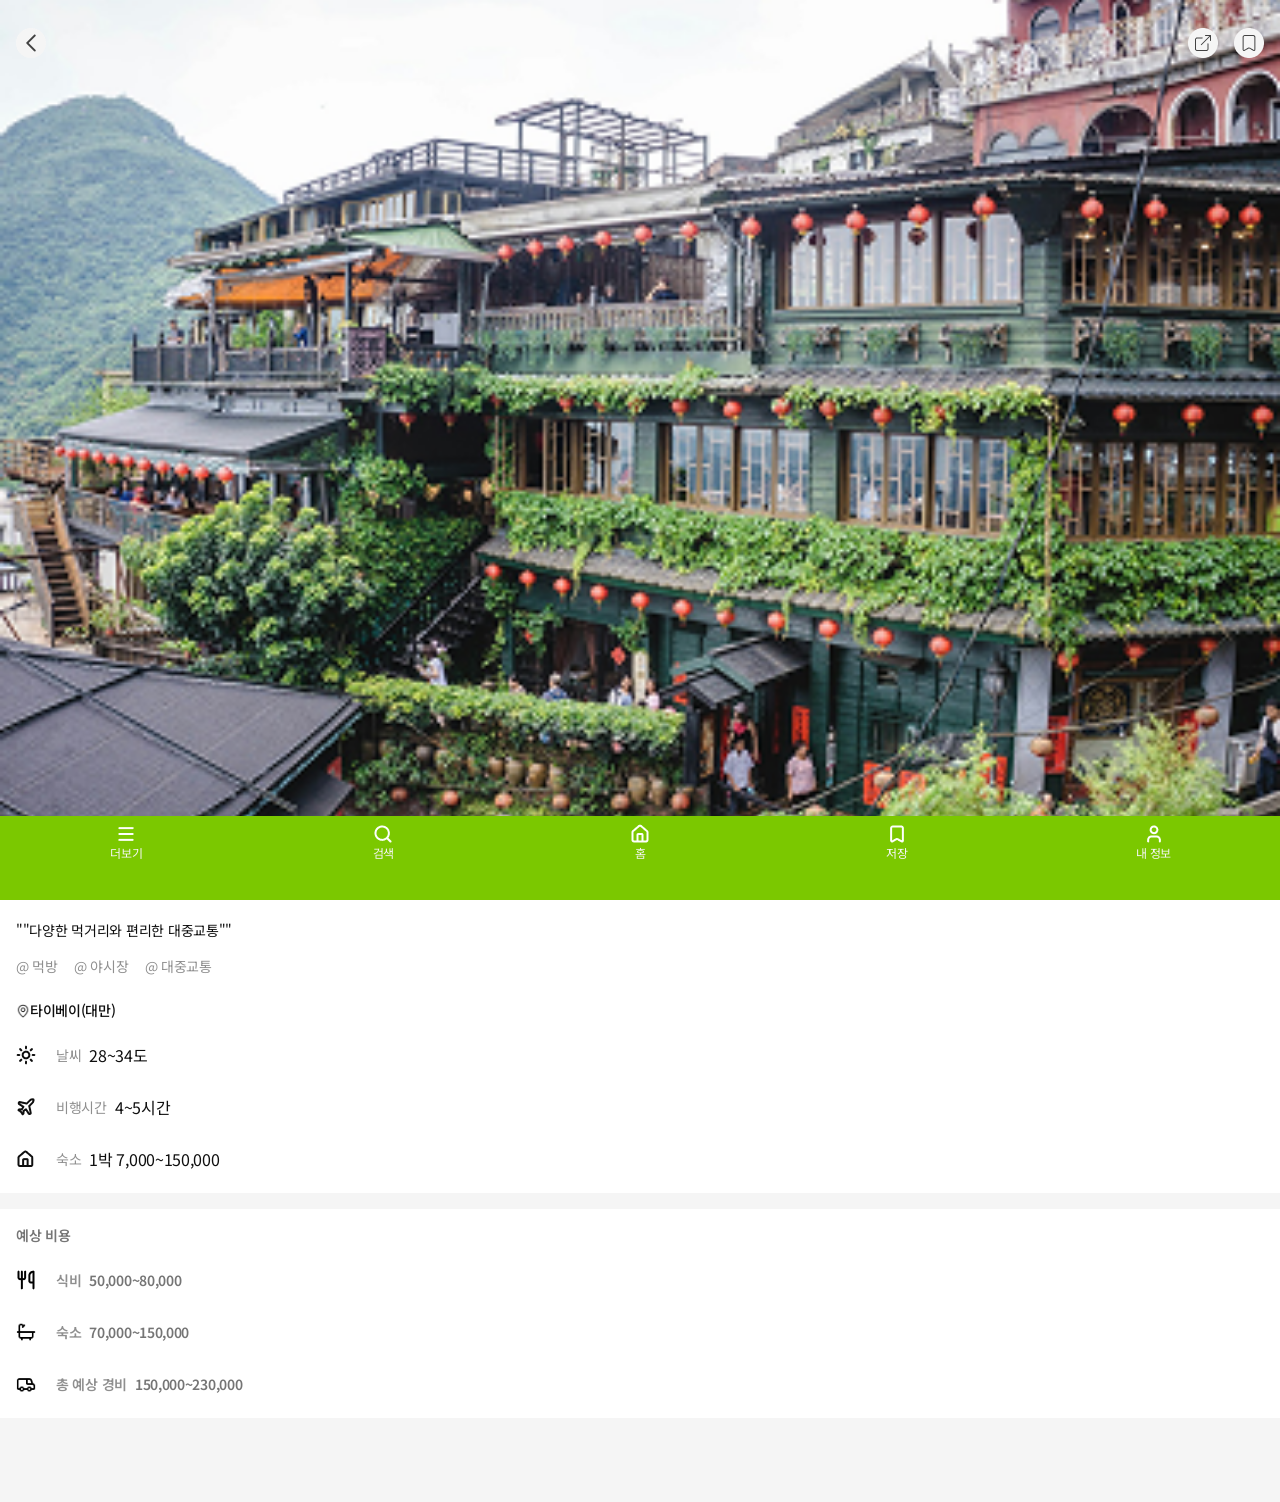
==== detail.html @ 54004a3f "feat:디테일 페이지 완료,  홈 페이지에서 디테일 페이지 넘어가는 기능 구현 중" ====
<!doctype html>
<html lang="ko">
  <head>
    <meta charset="UTF-8" />
    <meta name="viewport" content="width=device-width, initial-scale=1.0" />
    <title>
      사용자 성향 기반 여행 추천 서비스 애플리케이션 프로젝트 - 상세
    </title>

    <link rel="preconnect" href="https://fonts.googleapis.com" />
    <link rel="preconnect" href="https://fonts.gstatic.com" crossorigin />
    <link
      href="https://fonts.googleapis.com/css2?family=Noto+Sans+KR:wght@100..900&display=swap"
      rel="stylesheet"
    />
    <link rel="stylesheet" href="css/style.css" />
  </head>
  <body>
    <div class="detail-section">
      <div class="detail-card">
        <div class="thumbnail">
          <img
            src="assets/images/타이베이-상세.png"
            alt="타이베이 상세 이미지"
          />
        </div>
        <div class="detail-main">
          <div class="detail-title">
            <span class="caption detail-sub"
              >""다양한 먹거리와 편리한 대중교통""</span
            >
            <div class="detail-tag">
              <span class="caption">@ 먹방</span>
              <span class="caption">@ 야시장</span>
              <span class="caption">@ 대중교통</span>
            </div>
          </div>
          <div class="detail-location">
            <img src="assets/icons/map-pin.png" alt="위치 아이콘" />
            <h3>타이베이(대만)</h3>
          </div>
          <div class="detail-info">
            <div class="meta-box">
              <img src="assets/icons/sun.png" alt="날씨 아이콘" />
              <div class="meta-item">
                <span class="caption meta-label">날씨</span>
                <span class="meta-value">28~34도</span>
              </div>
            </div>
            <div class="meta-box">
              <img src="assets/icons/plane.png" alt="비행 아이콘" />
              <div class="meta-item">
                <span class="caption meta-label">비행시간</span>
                <span class="meta-value">4~5시간</span>
              </div>
            </div>
            <div class="meta-box">
              <img src="assets/icons/house-black.png" alt="숙소 아이콘" />
              <div class="meta-item">
                <span class="caption meta-label">숙소</span>
                <span class="meta-value">1박 7,000~150,000</span>
              </div>
            </div>
          </div>
        </div>
        <div class="detail-top">
          <a class="detail-prev" href="home.html">
            <img src="assets/icons/detail-prev.png" alt="디테일-이전 버튼" />
          </a>
          <div class="detail-action">
            <a class="detail-share" href="#">
              <img
                src="assets/icons/detail-share.png"
                alt="디테일- 공유 버튼"
              />
            </a>
            <a class="detail-save" href="#">
              <img src="assets/icons/detail-save.png" alt="디테일- 저장 버튼" />
            </a>
          </div>
        </div>
      </div>
      <div class="sub-card">
        <span>예상 비용</span>
        <div class="meta-box">
          <img src="assets/icons/fork.png" alt="식비 아이콘" />
          <div class="meta-item">
            <span class="caption meta-label">식비</span>
            <span class="meta-value">50,000~80,000</span>
          </div>
        </div>
        <div class="meta-box">
          <img src="assets/icons/bath.png" alt="욕실 아이콘" />
          <div class="meta-item">
            <span class="caption meta-label">숙소</span>
            <span class="meta-value">70,000~150,000</span>
          </div>
        </div>
        <div class="meta-box">
          <img src="assets/icons/van.png" alt="경비 아이콘" />
          <div class="meta-item">
            <span class="caption meta-label">총 예상 경비</span>
            <span class="meta-value">150,000~230,000</span>
          </div>
        </div>
      </div>
    </div>
  </body>
  <nav class="tap-bar">
    <a href="#" class="menu">
      <img src="assets/icons/menu.png" alt="메뉴 버튼" />
      <span>더보기</span>
    </a>
    <a href="search.html" class="search">
      <img src="assets/icons/search.png" alt="검색 버튼" />
      <span>검색</span>
    </a>
    <a href="home.html" class="home">
      <img src="assets/icons/house.png" alt="홈 버튼-onclick" />
      <span>홈</span>
    </a>
    <a href="#" class="save">
      <img src="assets/icons/bookmark-white.png" alt="북마크 버튼" />
      <span>저장</span>
    </a>
    <a href="#" class="user">
      <img src="assets/icons/user.png" alt="사용자 버튼" />
      <span>내 정보</span>
    </a>
  </nav>
</html>
---- css/style.css ----
/* ----------Design Token---------- */
:root {
  /* -----Referance Token----- */
  /* Colors */
  /* Primary */
  --green-100: #fdfffb;
  --green-200: #eaffc8;
  --green-300: #d6ff95;
  --green-400: #c3ff62;
  --green-500: #afff2f;
  --green-600: #9bfb00;
  --green-700: #7bc800;
  --green-800: #5c9500;
  --green-900: #3d6200;
  /* gray */
  --gray-50: #ffffff;
  --gray-100: #f5f5f5;
  --gray-200: #c2c2c2;
  --gray-300: #a8a8a8;
  --gray-400: #8f8f8f;
  --gray-500: #757575;
  --gray-600: #5c5c5c;
  --gray-700: #424242;
  --gray-800: #292929;
  --gray-900: #0f0f0f;
  /* sementic */
  --success: #4caf50;
  --error: #e53935;
  --warning: #ffb300;
  --info: #4a90e2;
  /* accent */
  --orange-default: #ff8c42;
  --orange-light: #ffe9db;
  --orange-dark: #ff6d0f;
  --yellow-100: #fffae6;
  --yellow-200: #ffeeb3;
  --yellow-300: #ffe380;
  --yellow-400: #ffd84d;

  /* Spacing */
  --spacing-4: 4px;
  --spacing-8: 8px;
  --spacing-12: 12px;
  --spacing-16: 16px;
  --spacing-18: 18px;
  --spacing-20: 20px;
  --spacing-24: 24px;
  --spacing-36: 36px;
  --spacing-48: 48px;
  --spacing-64: 64px;

  /* Font Size */
  --font-xs: 12px;
  --font-sm: 14px;
  --font-md: 16px;
  --font-lg: 18px;
  --font-2lg: 20px;
  --font-3lg: 22px;
  --font-4lg: 24px;
  --font-5lg: 28px;
  --font-6lg: 36px;

  /* -----System Token---- */
  /* Backgraond */
  --color-bg-primary: var(--gray-100);
  --color-bg-inverse: var(--gray-900);

  /* Text */
  --color-text-primary: var(--gray-900);
  --color-text-inverse: var(--gray-100);

  /* -----Responsive----- */
  /* Layout Spacing */
  --layout-padding-sm: 16px;
  --layout-padding-md: 24px;

  /* Container */
  --container-max: 1280px;
}

/* css 초기화 */
* {
  margin: 0;
  padding: 0;
  box-sizing: border-box;
}
html {
}
body {
  overflow-x: hidden;
  background-color: var(--gray-50);
  font-family: "Noto Sans KR", sans-serif;
  font-size: var(--font-md);
  font-weight: 400;
  line-height: 1.5;
  letter-spacing: -0.02em;
  color: var(--gray-900);
}
ul,
li {
  list-style: none;
}
a {
  color: inherit;
  text-decoration: none;
}
img {
  display: block;
  border: 0;
  object-fit: cover;
}
/* -----Button----- */
button {
  appearance: none;
  border: none;
  background: none;
  padding: 0.5rem 1rem;

  font: inherit;
  color: inherit;

  cursor: pointer;

  /* 최소 터치 영역 확보 */
  min-width: 44px;
  min-height: 44px;
}
button:focus-visible {
  outline: 2px solid var(--color-bg-inverse);
  outline-offset: 2px;
}
/* 비활성 상태 */
button:disabled {
  opacity: 0.2;
  cursor: not-allowed;
}

/* ----------Component Token---------- */
/* -----Layout----- */
.layout {
  position: relative;
  width: 100%;
  min-height: 100vh;
  display: flex;
  align-items: center;
  flex-direction: column;
  padding-top: 84px;
  padding-bottom: 84px;
}
.full-layout {
  position: relative;
  width: 100%;
  min-height: 100vh;
  display: flex;
  align-items: center;
  flex-direction: column;
  overflow-x: hidden;
  gap: var(--spacing-16);
  padding-top: 164px;
  padding-bottom: 84px;
  background-color: var(--gray-100);
}
.container {
  position: relative;
  width: 100%;
  max-width: var(--container-max);
  margin: 0 auto;
  flex: 1;
  padding: 0 var(--layout-padding-sm);
  /* background-color: #d4d4d4; */
}
.card-container {
  display: grid;
  grid-template-columns: 1fr;
  gap: var(--spacing-16);
}

/* -----image----- */
.thumbnail {
  width: 100%;
  min-width: 0;
  min-height: 0;
  aspect-ratio: 10/7;
}
.thumbnail img {
  width: 100%;
  height: 100%;
}
.card-thumbnail {
  width: 100%;
  min-width: 0;
  min-height: 0;
  aspect-ratio: 3/2;
  border-radius: var(--spacing-8);
  overflow: hidden;
}
.card-thumbnail img {
  width: 100%;
  height: 100%;
}
/* -----Typography----- */
.heading-1 {
  font-size: var(--font-5lg);
  font-weight: 700;
  line-height: 36px;
  letter-spacing: -0.02em;
}
.heading-2 {
  font-size: var(--font-3lg);
  font-weight: 600;
  line-height: 36px;
  letter-spacing: -0.02em;
}
.heading-3 {
  font-size: var(--font-lg);
  font-weight: 600;
  line-height: 1.4;
  letter-spacing: -0.02em;
}
.body-text {
}
.caption {
  font-size: var(--font-sm);
  font-weight: 400;
  line-height: 36px;
  letter-spacing: -0.02em;
}

/* -----Button------ */
.btn {
  /* 버튼 기본 스타일 제거 */
  display: flex;
  align-items: center;
  justify-content: center;

  appearance: none;
  border: none;
  background: none;
  padding: var(--spacing-4) var(--spacing-8);
  cursor: pointer;

  width: 100%;
  height: 48px;
  border-radius: var(--spacing-4);
  font-weight: 600;
  line-height: 1;

  background-color: var(--color-bg-inverse);
  color: var(--color-text-inverse);
}
a.btn {
  display: flex;
}

/* -----Input----- */
input:not([type="radio"]):not([type="checkbox"]) {
  appearance: none;
  -webkit-appearance: none;
  width: 100%;
  border: 1px solid var(--gray-300);
  outline: none;
  background-color: var(--gray-100);
  padding: var(--spacing-8) var(--spacing-36);
  border-radius: var(--spacing-4);
  margin: 0;
  font: inherit;
  font-size: var(--font-sm);
  font-weight: 400;
  color: inherit;
  line-height: inherit;
  letter-spacing: inherit;
}
input[type="radio"] {
  appearance: none;
  -webkit-appearance: none;

  width: 20px;
  height: 20px;
  border: 2px solid var(--gray-300);
  border-radius: 50%;
  background: white;
  cursor: pointer;

  display: inline-grid;
  place-content: center;
}

input[type="radio"]::before {
  content: "";
  width: 10px;
  height: 10px;
  border-radius: 50%;
  transform: scale(0);
  transition: 0.15s ease;
  background: var(--green-700);
}

input[type="radio"]:checked::before {
  transform: scale(1);
}
.input-field,
.input-field-sign {
  position: relative;
  width: 100%;
}
.input-field img {
  position: absolute;
  height: 16px;
  width: 16px;
  top: 12px;
  left: 12px;
}
.input-field-sign img {
  position: absolute;
  height: 16px;
  width: 16px;
  top: 48px;
  left: 12px;
}
/* -----Card----- */
.card {
  display: flex;
  flex-direction: column;
  align-items: flex-start;
  justify-content: center;
  width: 100%;
  gap: var(--spacing-8);
  padding: var(--spacing-8);
  box-shadow: 0 4px 8px rgb(0, 0, 0, 0.15);
  border-radius: var(--spacing-8);
}
.card-name {
  display: flex;
  align-items: center;
  justify-content: center;
}
.card-name img {
  width: 16px;
  height: 16px;
}
.card-name h3 {
  font-size: var(--font-md);
  font-weight: 500;
}
.card-sub {
  font-size: var(--font-sm);
  font-weight: 500;
  color: var(--gray-400);
}
.card-tag {
  display: flex;
  align-items: center;
  justify-content: center;
  gap: var(--spacing-16);
}
.card-tag span {
  font-size: var(--font-sm);
  font-weight: 500;
  color: var(--gray-400);
}
.card-actions {
  display: flex;
  align-items: center;
  justify-content: flex-end;
  width: 100%;
  gap: var(--spacing-8);
}
.card-actions .save-btn {
  display: flex;
  align-items: center;
  justify-content: center;
  padding: var(--spacing-8);
  gap: var(--spacing-4);
}
.card-actions .save-btn img {
  width: 16px;
  height: 16px;
}
.card-actions .save-btn span {
}
.card-actions .share-btn {
  display: flex;
  align-items: center;
  justify-content: center;
  padding: var(--spacing-8);
  gap: var(--spacing-4);
}
.card-actions .share-btn img {
  width: 16px;
  height: 16px;
}
.card-actions .share-btn span {
}
/* -----Logo----- */
.logo {
  width: 100%;
}
.logo img {
  width: 36px;
  height: 36px;
}
/* -----Header----- */
.header {
  position: fixed;
  top: 0;
  left: 0;
  z-index: 1000;
  display: flex;

  align-items: center;
  justify-content: flex-end;
  width: 100%;
  padding: var(--spacing-36) var(--spacing-16) var(--spacing-16);
  gap: 28px;
  background-color: var(--gray-50);
}
/* -----TabBar----- */
.tap-bar {
  position: fixed;
  left: 0;
  bottom: 0;
  z-index: 1000;

  display: flex;
  align-items: flex-start;
  justify-content: center;
  width: 100%;
  height: 84px;
  padding: var(--spacing-8) var(--spacing-16) 0;
  background-color: var(--green-700);
  gap: var(--spacing-36);
}
.tap-bar a {
  display: flex;
  flex-direction: column;
  align-items: center;
  justify-content: center;
  width: 100%;
}
.tap-bar a img {
  width: 20px;
  height: 20px;
}
.tap-bar a span {
  font-size: var(--font-xs);
  font-weight: 400;
  color: var(--gray-100);
}
@media screen and (min-width: 768px) {
  .layout {
    padding: 0 var(--layout-padding-md);
  }
  .card-container {
    grid-template-columns: repeat(3, 1fr);
    gap: var(--spacing-20);
  }
  .onboarding-title br {
    display: none;
  }
  /* .slider-container .card {
    flex: 0 0 calc((100% - 32px) / 3);
  } */
}
@media screen and (min-width: 1024px) {
  .layout {
    padding: 0 40px;
  }
  .card-container {
    grid-template-columns: repeat(4, 1fr);
    gap: var(--spacing-24);
  }
  .onboarding-title br {
    display: none;
  }
  /* .slider-container .card {
    flex: 0 0 calc((100% - 48px) / 4);
  } */
}

/* ----------LoginPage---------- */
.auth-section {
  display: flex;
  flex-direction: column;
  width: 100%;
  height: 100%;
  align-items: center;
  padding-top: 84px;
  gap: var(--spacing-64);
}
.auth-card {
  display: flex;
  flex-direction: column;
  width: 100%;
  align-items: center;
  gap: var(--spacing-48);
}
.auth-card .header {
  display: flex;
  flex-direction: column;
  align-items: center;
  width: 100%;
  gap: var(--spacing-36);
}
.auth-card .header img {
  width: 50px;
  height: 50px;
}
.auth-card .header .title {
  display: flex;
  flex-direction: column;
  align-items: center;
  gap: var(--spacing-12);
}
.auth-card .header .title h1 {
}
.auth-card .header .title h3 {
  color: var(--gray-500);
  font-size: var(--font-md);
  font-weight: 400;
}
.login-form {
  display: flex;
  flex-direction: column;
  align-items: center;
  gap: var(--spacing-24);
  width: 100%;
}
.input-group {
  display: flex;
  flex-direction: column;
  align-items: center;
  width: 100%;
  gap: var(--spacing-16);
}

.btn-login {
}
.btn-signup-outline {
  background-color: var(--gray-100);
  color: var(--gray-900);
}
.login-sns {
  display: flex;
  flex-direction: column;
  align-items: center;
  width: 100%;
  justify-content: center;
  gap: var(--spacing-36);
}
.sns-title {
  display: flex;
  align-items: center;
  justify-content: center;
  width: 100%;
  gap: var(--spacing-8);
  overflow: hidden;
}
.sns-title img {
  flex: 1;
  width: 100%;
  height: 1px;
  object-fit: cover;
}
.sns-title span {
  flex-shrink: 0;
  white-space: nowrap;
  color: var(--gray-600);
}
.sns-btn {
  display: flex;
  width: 100%;
  align-items: center;
  justify-content: center;
  gap: var(--spacing-36);
}
.sns-btn a {
  width: 48px;
  height: 48px;
}
.sns-btn a img {
  width: 100%;
  height: 100%;
}

/* ----------Signup Page---------- */
.signup-section {
  display: flex;
  flex-direction: column;
  width: 100%;
  height: 100%;
  align-items: center;
  padding-top: 84px;
  gap: var(--spacing-36);
}
.prev {
  display: flex;
  width: 100%;
  justify-content: flex-start;
  align-items: center;
}
.prev img {
  width: 20px;
  height: 20px;
}
.prev span {
  font-size: var(--font-md);
  font-weight: 500;
}
.signup-card {
  display: flex;
  flex-direction: column;
  align-items: center;
  justify-content: center;
  width: 100%;
  gap: var(--spacing-24);
}
.signup-form {
  display: flex;
  flex-direction: column;
  align-items: center;
  justify-content: center;
  width: 100%;
  gap: var(--spacing-16);
}
.input-field h3 {
}
.btn-primary {
  background-color: var(--green-700);
}

/* ----------OnboardingPage---------- */
.onboarding-section {
  display: flex;
  flex-direction: column;
  width: 100%;
  height: 100%;
  align-items: center;
  padding-top: 84px;
}
.onboarding-section .header {
  display: flex;
  width: 100%;
  align-items: center;
  justify-content: center;
}
.onboarding-section .header .random-btn {
  display: flex;
  width: 100%;
  align-items: center;
  justify-content: flex-start;
  gap: var(--spacing-4);
}
.onboarding-section .header .random-btn img {
  width: 24px;
  height: 24px;
}
.onboarding-section .header .random-btn .random-text {
  font-weight: 600;
  color: var(--green-700);
}
.onboarding-section .header .next {
  display: flex;
  align-items: center;
  justify-content: flex-end;
  width: 100%;
}
.onboarding-section .header .next .next-text {
}
.onboarding-section .header .next img {
  width: 20px;
  height: 20px;
}
.onboarding-main {
  display: flex;
  flex-direction: column;
  align-items: center;
  justify-content: center;
  width: 100%;
  gap: var(--spacing-64);
  padding-top: var(--spacing-64);
}
.onboarding-main img {
  width: 306px;
  height: 345px;
}
.onboarding-main .onboarding-title {
  text-align: center;
  font-size: var(--font-lg);
  font-weight: 600;
}
/* ----------OnboardingQuestionPage---------- */
.onboarding-question {
  display: flex;
  flex-direction: column;
  width: 100%;
  padding-top: 84px;
}
.question-content {
  display: flex;
  flex-direction: column;
  width: 100%;
  padding-top: var(--spacing-64);
  gap: var(--spacing-64);
}
.question-step {
  display: flex;
  align-items: center;
  justify-content: center;
  width: 100%;
  gap: var(--spacing-8);
}
.question-step img {
  height: 8px;
}
.question-group {
  display: flex;
  flex-direction: column;
  align-items: flex-start;
  justify-content: center;
  width: 100%;
  gap: var(--spacing-24);
}
.question-title {
  font-size: var(--font-2lg);
  font-weight: 700;
}
.choice-list {
  display: flex;
  flex-direction: column;
  width: 100%;
  align-items: center;
  justify-content: center;
  gap: var(--spacing-8);
}
.choice-item {
  display: flex;
  align-items: center;
  box-sizing: border-box;
  width: 100%;
  padding: var(--spacing-8) var(--spacing-16);
  gap: var(--spacing-16);
}
.choice-item input {
  width: 20px;
  height: 20px;
}
.choice-item span {
}
.step-btn {
  display: flex;
  width: 100%;
  justify-content: space-between;
}
.question-prev-btn {
  color: var(--green-700);
}
.question-next-btn {
  color: var(--green-700);
}
.question-next-btn:disabled {
  color: var(--gray-400);
  cursor: not-allowed;
}
/* ----------ResultPage---------- */

.result-section {
  display: flex;
  flex-direction: column;
  align-items: center;
  justify-content: center;
  width: 100%;
  height: 100%;
  /* padding-top: 72px; */
}
.result {
  display: flex;
  flex-direction: column;
  align-items: center;
  justify-content: center;
  width: 100%;
  padding: var(--spacing-16) 0;
  gap: var(--spacing-16);
}
.user-choice {
  display: flex;
  flex-direction: column;
  align-items: flex-start;
  justify-content: center;
  width: 100%;
}
.user-choice .main-title {
  display: flex;
  align-items: flex-end;
  width: 100%;
  gap: var(--spacing-4);
}
.user-choice .main-title h2 {
}
.user-choice .main-title span {
  color: var(--gray-500);
}
.user-choice .sub-title {
  color: var(--gray-500);
}
/* ----------HomePage---------- */
.full-header-section {
  position: fixed;
  top: 0;
  left: 0;
  z-index: 1000;
  display: flex;
  flex-direction: column;
  align-items: center;
  justify-content: flex-end;
  width: 100%;
  padding: var(--spacing-36) var(--spacing-16) var(--spacing-16);
  gap: 28px;
  background-color: var(--gray-50);
  box-shadow: 0 4px 8px rgb(0, 0, 0, 0.15);
}
.quick-tab {
  display: flex;
  align-items: center;
  justify-content: center;
  width: 100%;
  gap: var(--spacing-8);
}
.quick-tab a {
  flex: 1;
  min-width: 0;
  text-align: center;
}
.quick-tab span {
  display: block;
  white-space: nowrap;
  overflow: hidden;
  text-overflow: ellipsis;
}
.section {
  display: flex;
  flex-direction: column;
  align-items: center;
  justify-content: center;
  width: 100%;
  padding: var(--spacing-16);
  gap: var(--spacing-12);
  background-color: var(--gray-50);
  box-shadow: 0 4px 8px rgb(0, 0, 0, 0.15);
}
.section-title {
}
.card-slider {
  width: 100%;
  padding: 0 var(--spacing-8);
  border-radius: var(--spacing-12);
}
.card-viewport {
  display: flex;
  align-items: center;
  justify-content: center;
  width: 100%;
  overflow: hidden;
  position: relative;
  box-shadow: 0 4px 8px rgb(0, 0, 0, 0.15);
}
.card-link {
}
.slider-container {
  display: flex;
  gap: var(--spacing-16);
  width: 100%;
  transition: transform 0.3s ease;
  will-change: transform;
  touch-action: pan-y;
}
.slider-container .card {
  flex: 0 0 100%;
  width: 100%;
}
/* ---------SearchPage---------- */
.search-section {
  display: flex;
  flex-direction: column;
  align-items: center;
  justify-content: center;
  width: 100%;
  height: 100%;
}
/*.search-header {
  display: flex;
  align-items: center;
  width: 100%;
  justify-content: space-between;
  gap: var(--spacing-12);
}*/
.search-header a {
  width: 24px;
  height: 24px;
}
.search-header a img {
  width: 100%;
  height: 100%;
}
.search {
}
.search img {
}
.search input {
}
.delete-btn {
  display: flex;
  align-items: center;
  justify-content: center;
}
.delete-btn span {
}
.keyword-section {
  display: flex;
  flex-direction: column;
  align-items: flex-start;
  justify-content: center;
  width: 100%;
  gap: var(--spacing-12);
  padding-top: var(--spacing-24);
}
.search-list {
  display: flex;
  align-items: center;
  justify-content: center;
  gap: var(--spacing-24);
}
.search-tag {
  display: flex;
  align-items: center;
  justify-content: center;
  background-color: var(--gray-100);
  border-radius: 999px;
  padding: var(--spacing-8) var(--spacing-12);
}
.search-tag img {
  width: 16px;
  height: 16px;
}
/* ----------DetailPage---------- */
.detail-section {
  display: flex;
  flex-direction: column;
  align-items: center;
  justify-content: center;
  width: 100%;
  gap: var(--spacing-16);
  padding-bottom: 84px;
  background-color: var(--gray-100);
}
.detail-card {
  position: relative;
  display: flex;
  flex-direction: column;
  width: 100%;
  align-items: center;
  justify-content: center;
  background-color: var(--gray-50);
}
.detail-main {
  display: flex;
  flex-direction: column;
  align-items: flex-start;
  justify-content: center;
  width: 100%;
  padding: 0 var(--spacing-16);
}
.detail-title {
  display: flex;
  flex-direction: column;
  width: 100%;
  justify-content: center;
  padding-top: var(--spacing-16);
}
.detail-title .detail-sub {
}
.detail-title .detail-tag {
  display: flex;
  align-items: center;
  gap: var(--spacing-16);
}
.detail-title .detail-tag span {
  color: var(--gray-400);
}

.detail-location {
  display: flex;
  align-items: center;
  padding-top: var(--spacing-16);
}
.detail-location img {
  width: 14px;
  height: 14px;
}
.detail-location h3 {
  font-size: var(--font-sm);
  font-weight: 500;
}
.detail-info {
  display: flex;
  flex-direction: column;
  align-items: flex-start;
  justify-content: center;
  width: 100%;
  padding: var(--spacing-16) 0;
  gap: var(--spacing-16);
}
.meta-box {
  display: flex;
  align-items: center;
  justify-content: center;
  gap: var(--spacing-20);
}
.meta-box img {
  width: 20px;
  height: 20px;
}
.meta-box .meta-item {
  display: flex;
  align-items: center;
  justify-content: center;
  gap: var(--spacing-8);
}
.meta-box .meta-item .meta-label {
  color: var(--gray-400);
}
.meta-box .meta-item .meta-value {
}
.detail-top {
  position: fixed;
  top: 28px;
  left: 0;
  z-index: 2000;

  display: flex;
  align-items: center;
  justify-content: flex-start;
  width: 100%;
  padding: 0 var(--spacing-16);
  gap: var(--spacing-24);
}
.detail-top .detail-prev {
  width: 100%;
}
.detail-top .detail-prev img {
  width: 30px;
  height: 30px;
}
.detail-top .detail-action {
  display: flex;
  align-items: center;
  gap: var(--spacing-16);
}
.detail-top .detail-action .detail-share,
.detail-top .detail-action .detail-save {
  width: 30px;
  height: 30px;
}
.detail-top .detail-action .detail-share img,
.detail-top .detail-action .detail-save img {
  width: 100%;
  height: 100%;
}
.sub-card {
  display: flex;
  flex-direction: column;
  align-items: flex-start;
  justify-content: center;
  width: 100%;
  padding: var(--spacing-16);
  gap: var(--spacing-16);
  background-color: var(--gray-50);
}
.sub-card span {
  font-size: var(--font-sm);
  font-weight: 600;
  color: var(--gray-500);
}
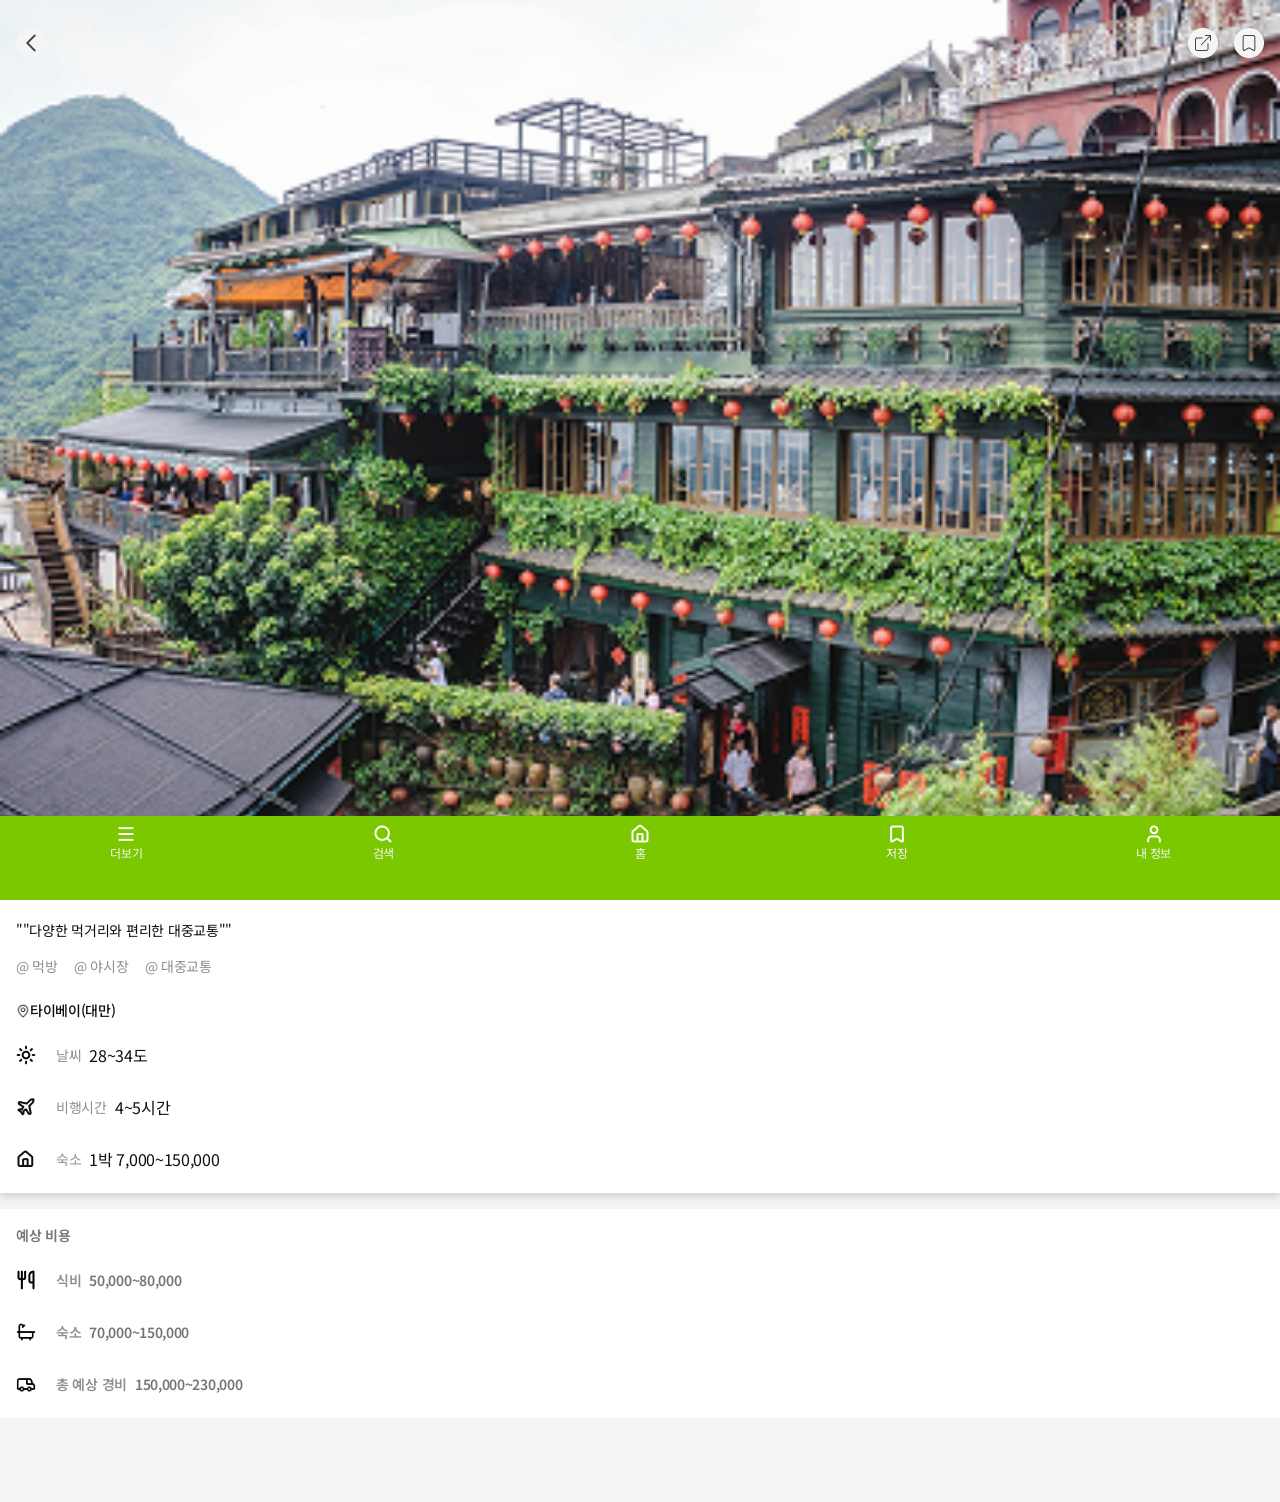
==== commit 77bb116b: "design: 마이페이지, 저장 페이지 완료, 메뉴 만드는 중" ====
--- a/detail.html
+++ b/detail.html
@@ -107,7 +107,7 @@
     </div>
   </body>
   <nav class="tap-bar">
-    <a href="#" class="menu">
+    <a href="menu.html" class="menu">
       <img src="assets/icons/menu.png" alt="메뉴 버튼" />
       <span>더보기</span>
     </a>
@@ -119,11 +119,11 @@
       <img src="assets/icons/house.png" alt="홈 버튼-onclick" />
       <span>홈</span>
     </a>
-    <a href="#" class="save">
+    <a href="bookmark.html" class="save">
       <img src="assets/icons/bookmark-white.png" alt="북마크 버튼" />
       <span>저장</span>
     </a>
-    <a href="#" class="user">
+    <a href="my.html" class="user">
       <img src="assets/icons/user.png" alt="사용자 버튼" />
       <span>내 정보</span>
     </a>
--- a/css/style.css
+++ b/css/style.css
@@ -251,7 +251,21 @@
 a.btn {
   display: flex;
 }
-
+/* -----PrevBtn----- */
+.prev {
+  display: flex;
+  width: 100%;
+  justify-content: flex-start;
+  align-items: center;
+}
+.prev img {
+  width: 20px;
+  height: 20px;
+}
+.prev span {
+  font-size: var(--font-md);
+  font-weight: 500;
+}
 /* -----Input----- */
 input:not([type="radio"]):not([type="checkbox"]) {
   appearance: none;
@@ -484,7 +498,7 @@
   width: 100%;
   height: 100%;
   align-items: center;
-  padding-top: 84px;
+  /* padding-top: 84px; */
   gap: var(--spacing-64);
 }
 .auth-card {
@@ -494,26 +508,26 @@
   align-items: center;
   gap: var(--spacing-48);
 }
-.auth-card .header {
+.auth-header {
   display: flex;
   flex-direction: column;
   align-items: center;
   width: 100%;
   gap: var(--spacing-36);
 }
-.auth-card .header img {
+.auth-header img {
   width: 50px;
   height: 50px;
 }
-.auth-card .header .title {
+.auth-header .title {
   display: flex;
   flex-direction: column;
   align-items: center;
   gap: var(--spacing-12);
 }
-.auth-card .header .title h1 {
-}
-.auth-card .header .title h3 {
+.auth-header .title h1 {
+}
+.auth-header .title h3 {
   color: var(--gray-500);
   font-size: var(--font-md);
   font-weight: 400;
@@ -589,23 +603,10 @@
   width: 100%;
   height: 100%;
   align-items: center;
-  padding-top: 84px;
+  /* padding-top: 84px; */
   gap: var(--spacing-36);
 }
-.prev {
-  display: flex;
-  width: 100%;
-  justify-content: flex-start;
-  align-items: center;
-}
-.prev img {
-  width: 20px;
-  height: 20px;
-}
-.prev span {
-  font-size: var(--font-md);
-  font-weight: 500;
-}
+
 .signup-card {
   display: flex;
   flex-direction: column;
@@ -693,13 +694,13 @@
   display: flex;
   flex-direction: column;
   width: 100%;
-  padding-top: 84px;
+  /* padding-top: 84px; */
 }
 .question-content {
   display: flex;
   flex-direction: column;
   width: 100%;
-  padding-top: var(--spacing-64);
+  /* padding-top: var(--spacing-64); */
   gap: var(--spacing-64);
 }
 .question-step {
@@ -960,6 +961,7 @@
   align-items: center;
   justify-content: center;
   background-color: var(--gray-50);
+  box-shadow: 0 4px 8px rgb(0, 0, 0, 0.15);
 }
 .detail-main {
   display: flex;
@@ -1074,9 +1076,168 @@
   padding: var(--spacing-16);
   gap: var(--spacing-16);
   background-color: var(--gray-50);
+  /* box-shadow: 0 4px 8px rgb(0, 0, 0, 0.15); */
 }
 .sub-card span {
   font-size: var(--font-sm);
   font-weight: 600;
   color: var(--gray-500);
 }
+/* ----------BookmarkSection---------- */
+.bookmark-section {
+  display: flex;
+  flex-direction: column;
+  width: 100%;
+  gap: var(--spacing-16);
+  padding-bottom: var(--spacing-16);
+}
+/* ----------Mypage---------- */
+.my-full-layout {
+  position: relative;
+  width: 100%;
+  min-height: 100vh;
+  display: flex;
+  align-items: center;
+  flex-direction: column;
+  overflow-x: hidden;
+  gap: var(--spacing-16);
+  padding-top: 230px;
+  padding-bottom: 84px;
+  background-color: var(--gray-100);
+}
+.profile-box {
+  display: flex;
+  align-items: center;
+  justify-content: space-between;
+  width: 100%;
+  padding: 0 var(--spacing-24);
+}
+.profile-box span {
+}
+.profile-box .profile-btn {
+  display: flex;
+  align-items: center;
+  justify-content: center;
+  padding: 0 var(--spacing-8);
+  background-color: var(--gray-100);
+  border-radius: var(--spacing-16);
+}
+.my-travel-box {
+  display: flex;
+  align-items: center;
+  justify-content: center;
+  width: 100%;
+  /* padding: 0 var(--spacing-24); */
+  gap: var(--spacing-48);
+}
+.my-recent-box,
+.my-bookmark-box,
+.my-style-box {
+  display: flex;
+  flex-direction: column;
+  align-items: center;
+  justify-content: center;
+}
+.travel-count {
+  font-size: var(--font-2lg);
+  font-weight: 500;
+}
+
+.my-recent-box span,
+.my-bookmark-box span,
+.my-style-box span {
+  font-size: var(--font-xs);
+  font-weight: 500;
+  color: var(--gray-600);
+}
+.my-list-box {
+  display: flex;
+  flex-direction: column;
+  align-items: flex-start;
+  justify-content: center;
+  width: 100%;
+  gap: var(--spacing-8);
+  padding: 0 var(--spacing-16);
+  /* padding-top: 84px; */
+  background-color: var(--gray-50);
+  box-shadow: 0 4px 8px rgb(0, 0, 0, 0.15);
+}
+.my-list {
+  display: flex;
+  flex-direction: column;
+  align-items: center;
+  justify-content: center;
+}
+.my-list-item {
+  display: flex;
+  align-items: center;
+  justify-content: flex-start;
+  width: 100%;
+  padding: var(--spacing-16) 0;
+  gap: var(--spacing-20);
+}
+.my-list-item .my-list-icon {
+  width: 20px;
+  height: 20px;
+}
+.my-list-item span {
+  width: 100%;
+}
+.my-list-item .enter-icon {
+  width: 20px;
+  height: 20px;
+}
+.logout {
+  display: flex;
+  align-items: center;
+  justify-content: flex-start;
+  width: 100%;
+  padding: var(--spacing-16) 0;
+}
+.logout span {
+  color: var(--error);
+}
+/* ----------Menu-Section---------- */
+.menu-section {
+  display: flex;
+  align-items: flex-start;
+  justify-content: space-between;
+  width: 100%;
+  height: 100vh;
+
+  /* background-color: var(--gray-50); */
+}
+.menu {
+  display: flex;
+  flex-direction: column;
+  align-items: center;
+  justify-content: center;
+  width: 100%;
+
+  /* gap: 40px; */
+}
+.menu-header {
+  width: 100%;
+  padding: 0 var(--spacing-16);
+  font-size: var(--font-sm);
+  font-weight: 600;
+  color: var(--gray-300);
+  padding: var(--spacing-20);
+}
+.menu-item {
+  /* font-size: var(--font-sm); */
+}
+.menu-detail {
+  display: flex;
+  flex-direction: column;
+  align-items: flex-start;
+  justify-content: flex-start;
+  width: 100%;
+  height: 100%;
+  padding: 0 var(--spacing-16);
+  font-size: var(--font-sm);
+  background-color: var(--gray-50);
+}
+.menu-detail-item {
+  padding: var(--spacing-20);
+}
